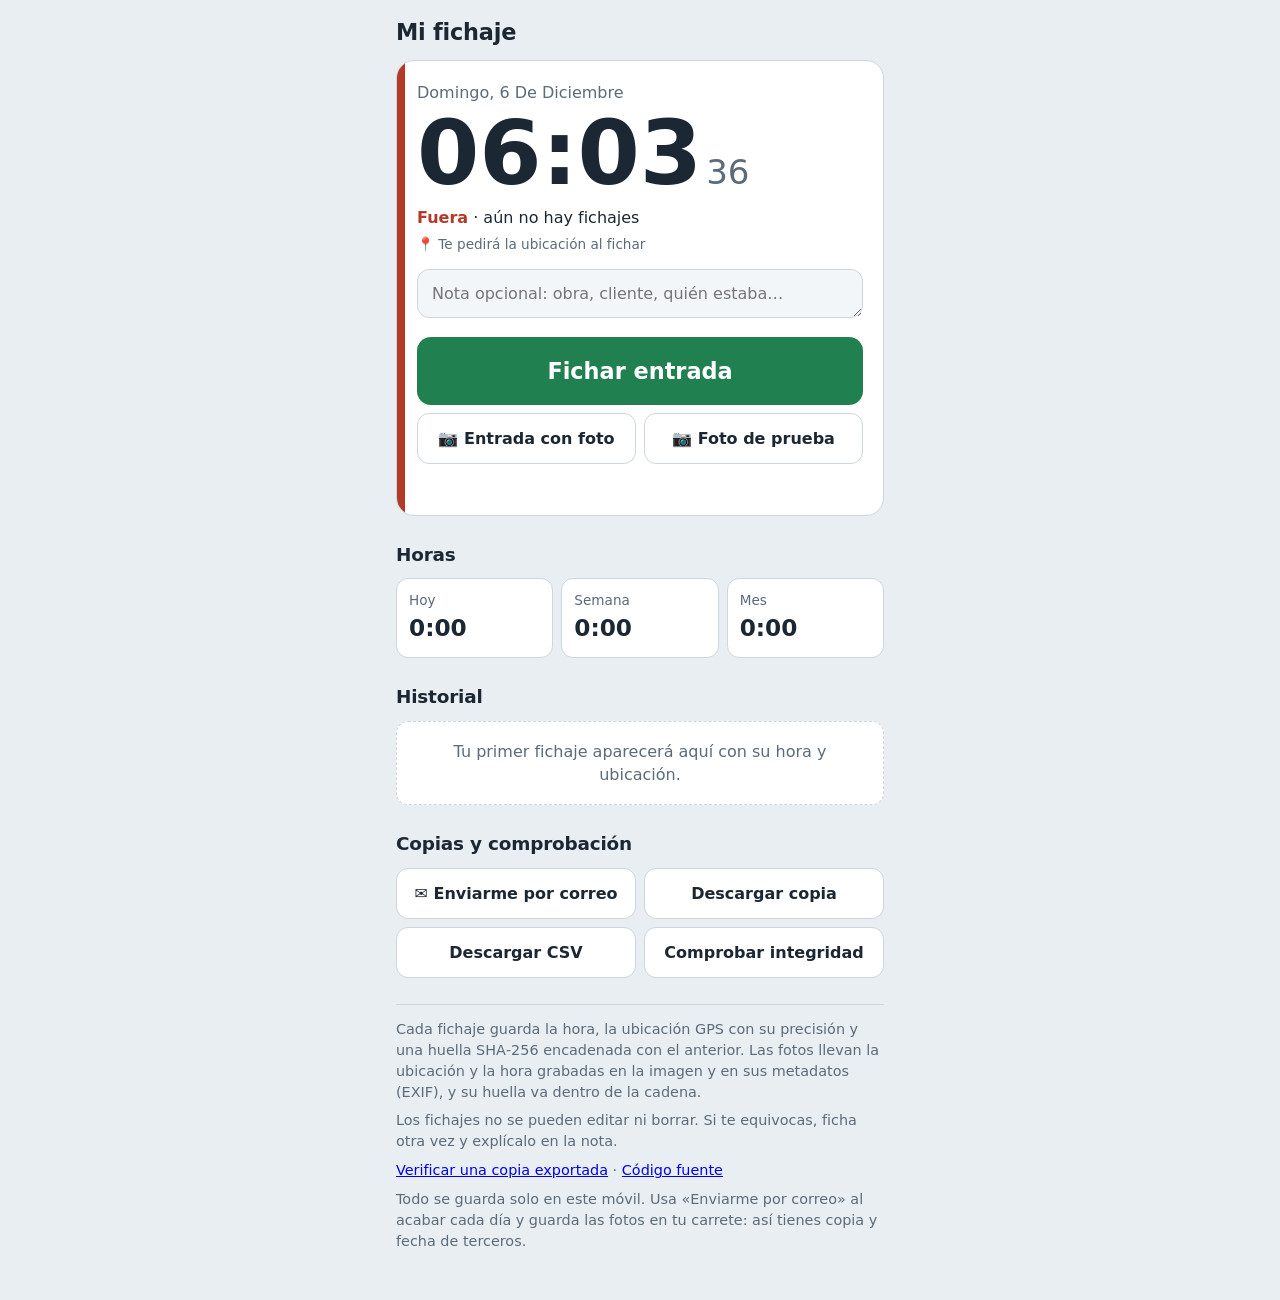
==== index.html @ 90c3a9f8 "Versión inicial de Mi fichaje: app, verificación independiente y documentación (ES/FR)" ====
<!DOCTYPE html>
<!--
  index.html — Pantalla principal de «Mi fichaje».
  Registro personal de horas de trabajo con GPS, fotos con metadatos y
  cadena de huellas SHA-256. Ver README.md para la descripción completa.
  La lógica está en app.js; el aspecto en styles.css.
-->
<html lang="es">
<head>
<meta charset="utf-8">
<meta name="viewport" content="width=device-width, initial-scale=1, viewport-fit=cover">
<meta name="apple-mobile-web-app-capable" content="yes">
<meta name="apple-mobile-web-app-title" content="Fichaje">
<meta name="theme-color" content="#2B4C7E">
<title>Mi fichaje</title>
<link rel="stylesheet" href="styles.css">
</head>
<body>
<main>
  <h1>Mi fichaje</h1>

  <section class="card" id="card" aria-live="polite">
    <div class="date" id="date"></div>
    <div class="time" id="time">--:--</div>
    <div class="status" id="status"></div>
    <div class="gps" id="gpsState"></div>
    <textarea id="note" class="note" rows="1" placeholder="Nota opcional: obra, cliente, quién estaba…" aria-label="Nota"></textarea>
    <button id="punch" class="punch">Fichar entrada</button>
    <div class="row">
      <button class="btn" id="punchPhoto">📷 Fichar con foto</button>
      <button class="btn" id="onlyPhoto">📷 Foto de prueba</button>
    </div>
    <input type="file" id="cam" accept="image/*" capture="environment">
    <div id="msg" class="msg"></div>
  </section>

  <h2>Horas</h2>
  <div class="totals">
    <div class="tot"><span>Hoy</span><strong id="tToday">0:00</strong></div>
    <div class="tot"><span>Semana</span><strong id="tWeek">0:00</strong></div>
    <div class="tot"><span>Mes</span><strong id="tMonth">0:00</strong></div>
  </div>

  <h2>Historial</h2>
  <div id="history"></div>

  <h2>Copias y comprobación</h2>
  <div class="tools">
    <button class="btn" id="mail">✉️ Enviarme por correo</button>
    <button class="btn" id="json">Descargar copia</button>
    <button class="btn" id="csv">Descargar CSV</button>
    <button class="btn" id="verify">Comprobar integridad</button>
  </div>
  <div id="chain" class="chain"></div>

  <div class="help">
    <p>Cada fichaje guarda la hora, la ubicación GPS con su precisión y una huella SHA‑256 encadenada con el anterior. Las fotos llevan la ubicación y la hora grabadas en la imagen y en sus metadatos (EXIF), y su huella va dentro de la cadena.</p>
    <p>Los fichajes no se pueden editar ni borrar. Si te equivocas, ficha otra vez y explícalo en la nota.</p>
    <p><a href="verificar.html">Verificar una copia exportada</a> · <a href="https://github.com/marccbalaguerr/fichaje">Código fuente</a></p>
    <p>Todo se guarda solo en este móvil. Usa «Enviarme por correo» al acabar cada día y guarda las fotos en tu carrete: así tienes copia y fecha de terceros.</p>
  </div>
</main>

<!-- Librería MIT para escribir metadatos EXIF (ver lib/piexif-LICENSE.txt) -->
<script src="lib/piexif.js"></script>
<!-- Lógica de la app -->
<script src="app.js"></script>
</body>
</html>
---- styles.css ----
/*
 * styles.css — Aspecto visual de la app «Mi fichaje».
 * Solo afecta a la presentación; no interviene en el registro de datos.
 * Los colores se adaptan automáticamente al modo claro u oscuro del móvil.
 */
:root{
  --bg:#E9EEF2; --card:#FFFFFF; --ink:#1B2733; --muted:#5B6B7A; --line:#CCD6DF;
  --blue:#2B4C7E; --in:#21804F; --out:#B23A26; --warn:#9A6A00; --soft:#F3F6F9;
  color-scheme:light; box-sizing:border-box;
  padding-top:env(safe-area-inset-top,0px); padding-bottom:env(safe-area-inset-bottom,0px);
}
@media (prefers-color-scheme:dark){:root{
  --bg:#0F161D; --card:#18222C; --ink:#E4EAF0; --muted:#93A3B3; --line:#2C3A47;
  --blue:#7FA6DE; --in:#4CC489; --out:#F07A63; --warn:#E3B341; --soft:#1F2B37; color-scheme:dark;}}
*,*::before,*::after{box-sizing:inherit}
body{margin:0;background:var(--bg);color:var(--ink);font-family:-apple-system,system-ui,"Segoe UI",Roboto,sans-serif;font-size:16px;line-height:1.45}
main{max-width:520px;margin:0 auto;padding:16px 16px 40px}
h1,h2{margin:0;font-weight:700;letter-spacing:-.01em}
h1{font-size:1.4rem} h2{font-size:1.15rem;margin:26px 0 10px}
.card{background:var(--card);border:1px solid var(--line);border-radius:18px;padding:20px;position:relative;overflow:hidden;margin-top:12px}
.card::before{content:"";position:absolute;left:0;top:0;bottom:0;width:8px;background:var(--state,var(--line))}
.date{color:var(--muted);text-transform:capitalize}
.time{font-weight:700;font-size:clamp(3.6rem,20vw,5.6rem);line-height:1;font-variant-numeric:tabular-nums;margin:4px 0 8px}
.time small{font-size:.38em;color:var(--muted);font-weight:500;margin-left:4px}
.status b{color:var(--state,var(--ink))}
.note{width:100%;margin-top:14px;padding:12px 14px;border-radius:12px;border:1px solid var(--line);background:var(--soft);color:var(--ink);font:inherit;min-height:46px;resize:vertical}
.punch{display:block;width:100%;margin-top:12px;padding:18px;border:0;border-radius:14px;font:inherit;font-size:1.4rem;font-weight:700;color:#fff;background:var(--in);cursor:pointer;touch-action:manipulation}
.punch.out{background:var(--out)}
.row{display:flex;gap:8px;margin-top:8px}
.btn{flex:1 1 0;padding:13px 10px;border-radius:12px;border:1px solid var(--line);background:var(--card);color:var(--ink);font:inherit;font-weight:600;cursor:pointer;text-align:center}
button:disabled{opacity:.55}
button:focus-visible,textarea:focus-visible,label:focus-within{outline:3px solid var(--blue);outline-offset:2px}
.msg{min-height:1.4em;margin-top:10px;font-size:.92rem;color:var(--muted)}
.msg.err{color:var(--out)} .msg.ok{color:var(--in)}
.gps{font-size:.85rem;color:var(--muted);margin-top:6px}
.totals{display:grid;grid-template-columns:repeat(3,1fr);gap:8px}
.tot{background:var(--card);border:1px solid var(--line);border-radius:12px;padding:12px}
.tot span{display:block;color:var(--muted);font-size:.85rem}
.tot strong{font-size:1.45rem;font-variant-numeric:tabular-nums}
.day{background:var(--card);border:1px solid var(--line);border-radius:12px;margin-bottom:10px;overflow:hidden}
.dayhead{display:flex;justify-content:space-between;padding:10px 14px;background:var(--soft);font-weight:600;text-transform:capitalize}
.dayhead em{font-style:normal;color:var(--blue);font-variant-numeric:tabular-nums}
.rec{display:grid;grid-template-columns:62px 1fr;gap:2px 10px;padding:10px 14px;border-top:1px solid var(--line)}
.rec .t{font-size:1.15rem;font-weight:700;font-variant-numeric:tabular-nums}
.k{font-weight:700} .k.in{color:var(--in)} .k.out{color:var(--out)} .k.foto{color:var(--blue)}
.meta{grid-column:2;font-size:.85rem;color:var(--muted);word-break:break-word}
.meta a{color:var(--blue)} .bad{color:var(--warn)}
.thumb{grid-column:2;display:flex;gap:8px;align-items:center;margin-top:6px}
.thumb img{width:72px;height:72px;object-fit:cover;border-radius:8px;border:1px solid var(--line)}
.thumb button{padding:8px 10px;border-radius:10px;border:1px solid var(--line);background:var(--soft);color:var(--ink);font:inherit;font-size:.85rem;font-weight:600}
.empty{color:var(--muted);background:var(--card);border:1px dashed var(--line);border-radius:12px;padding:18px;text-align:center}
.tools{display:grid;grid-template-columns:1fr 1fr;gap:8px}
.chain{margin-top:10px;font-size:.9rem;color:var(--muted)} .chain.ok{color:var(--in)} .chain.bad{color:var(--out)}
.help{font-size:.9rem;color:var(--muted);margin-top:26px;border-top:1px solid var(--line);padding-top:14px}
.help p{margin:0 0 8px}
input[type=file]{position:absolute;width:1px;height:1px;opacity:0;pointer-events:none}
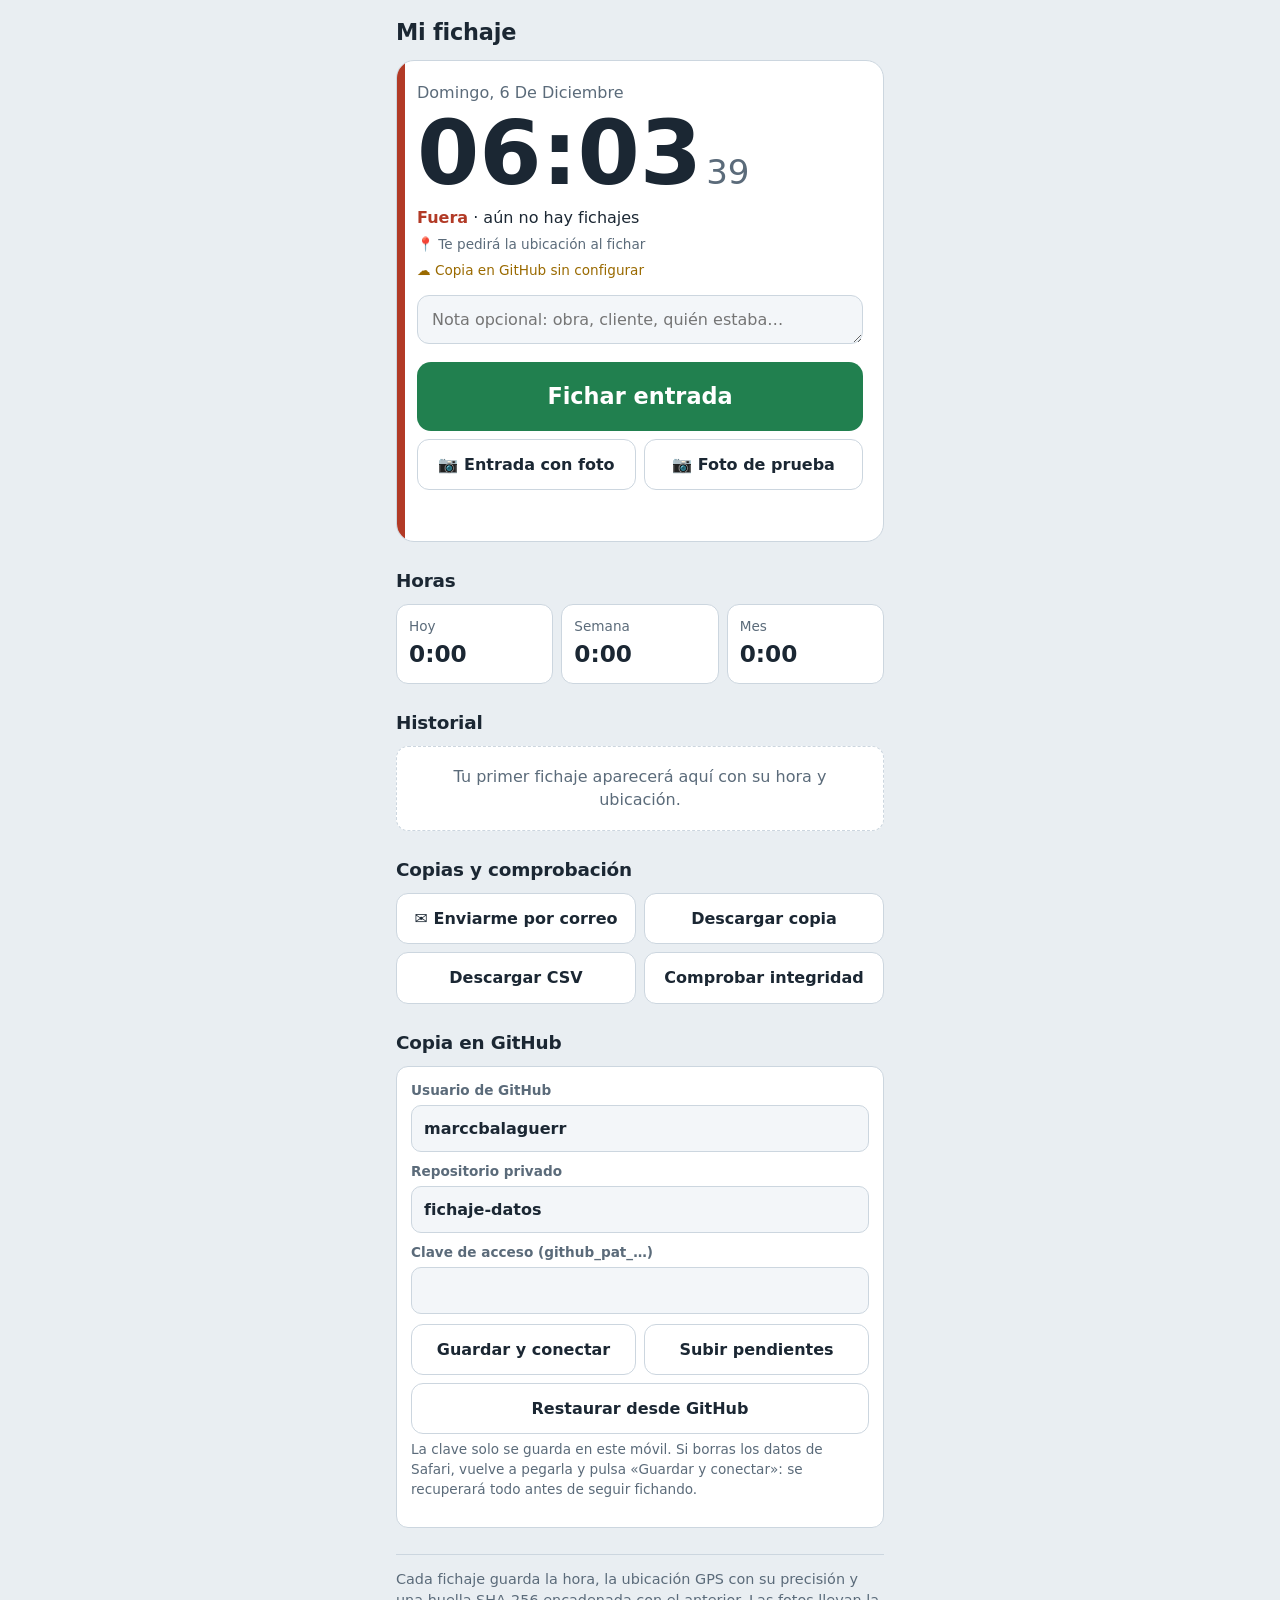
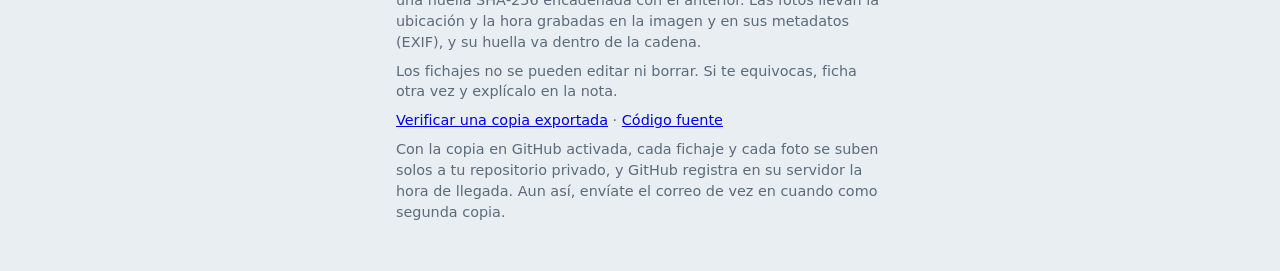
==== commit a6eb12ec: "Copia automática en repositorio privado de GitHub con sello de tiempo del servidor y restauración; d" ====
--- a/index.html
+++ b/index.html
@@ -24,6 +24,7 @@
     <div class="time" id="time">--:--</div>
     <div class="status" id="status"></div>
     <div class="gps" id="gpsState"></div>
+    <div class="gps" id="syncState"></div>
     <textarea id="note" class="note" rows="1" placeholder="Nota opcional: obra, cliente, quién estaba…" aria-label="Nota"></textarea>
     <button id="punch" class="punch">Fichar entrada</button>
     <div class="row">
@@ -53,11 +54,26 @@
   </div>
   <div id="chain" class="chain"></div>
 
+
+  <h2>Copia en GitHub</h2>
+  <!-- Configuración de la copia automática en un repositorio privado (ver app.js) -->
+  <div class="settings">
+    <label>Usuario de GitHub<input id="ghUser" autocomplete="off" autocapitalize="off" spellcheck="false"></label>
+    <label>Repositorio privado<input id="ghRepo" autocomplete="off" autocapitalize="off" spellcheck="false"></label>
+    <label>Clave de acceso (github_pat_…)<input id="ghToken" type="password" autocomplete="off" autocapitalize="off" spellcheck="false"></label>
+    <div class="tools">
+      <button class="btn" id="ghSave">Guardar y conectar</button>
+      <button class="btn" id="ghSync">Subir pendientes</button>
+      <button class="btn" id="ghRestore" style="grid-column:1/-1">Restaurar desde GitHub</button>
+    </div>
+    <p class="gps">La clave solo se guarda en este móvil. Si borras los datos de Safari, vuelve a pegarla y pulsa «Guardar y conectar»: se recuperará todo antes de seguir fichando.</p>
+  </div>
+
   <div class="help">
     <p>Cada fichaje guarda la hora, la ubicación GPS con su precisión y una huella SHA‑256 encadenada con el anterior. Las fotos llevan la ubicación y la hora grabadas en la imagen y en sus metadatos (EXIF), y su huella va dentro de la cadena.</p>
     <p>Los fichajes no se pueden editar ni borrar. Si te equivocas, ficha otra vez y explícalo en la nota.</p>
     <p><a href="verificar.html">Verificar una copia exportada</a> · <a href="https://github.com/marccbalaguerr/fichaje">Código fuente</a></p>
-    <p>Todo se guarda solo en este móvil. Usa «Enviarme por correo» al acabar cada día y guarda las fotos en tu carrete: así tienes copia y fecha de terceros.</p>
+    <p>Con la copia en GitHub activada, cada fichaje y cada foto se suben solos a tu repositorio privado, y GitHub registra en su servidor la hora de llegada. Aun así, envíate el correo de vez en cuando como segunda copia.</p>
   </div>
 </main>
 
--- a/styles.css
+++ b/styles.css
@@ -54,3 +54,10 @@
 .help{font-size:.9rem;color:var(--muted);margin-top:26px;border-top:1px solid var(--line);padding-top:14px}
 .help p{margin:0 0 8px}
 input[type=file]{position:absolute;width:1px;height:1px;opacity:0;pointer-events:none}
+
+/* Ajustes de la copia en GitHub */
+.settings{background:var(--card);border:1px solid var(--line);border-radius:12px;padding:14px}
+.settings label{display:block;font-size:.85rem;color:var(--muted);font-weight:600;margin-bottom:10px}
+.settings input{display:block;width:100%;margin-top:4px;padding:11px 12px;border-radius:10px;border:1px solid var(--line);background:var(--soft);color:var(--ink);font:inherit;font-size:16px}
+.settings .tools{margin-top:4px}
+.gps.bad{color:var(--warn)} .gps.okc{color:var(--in)}
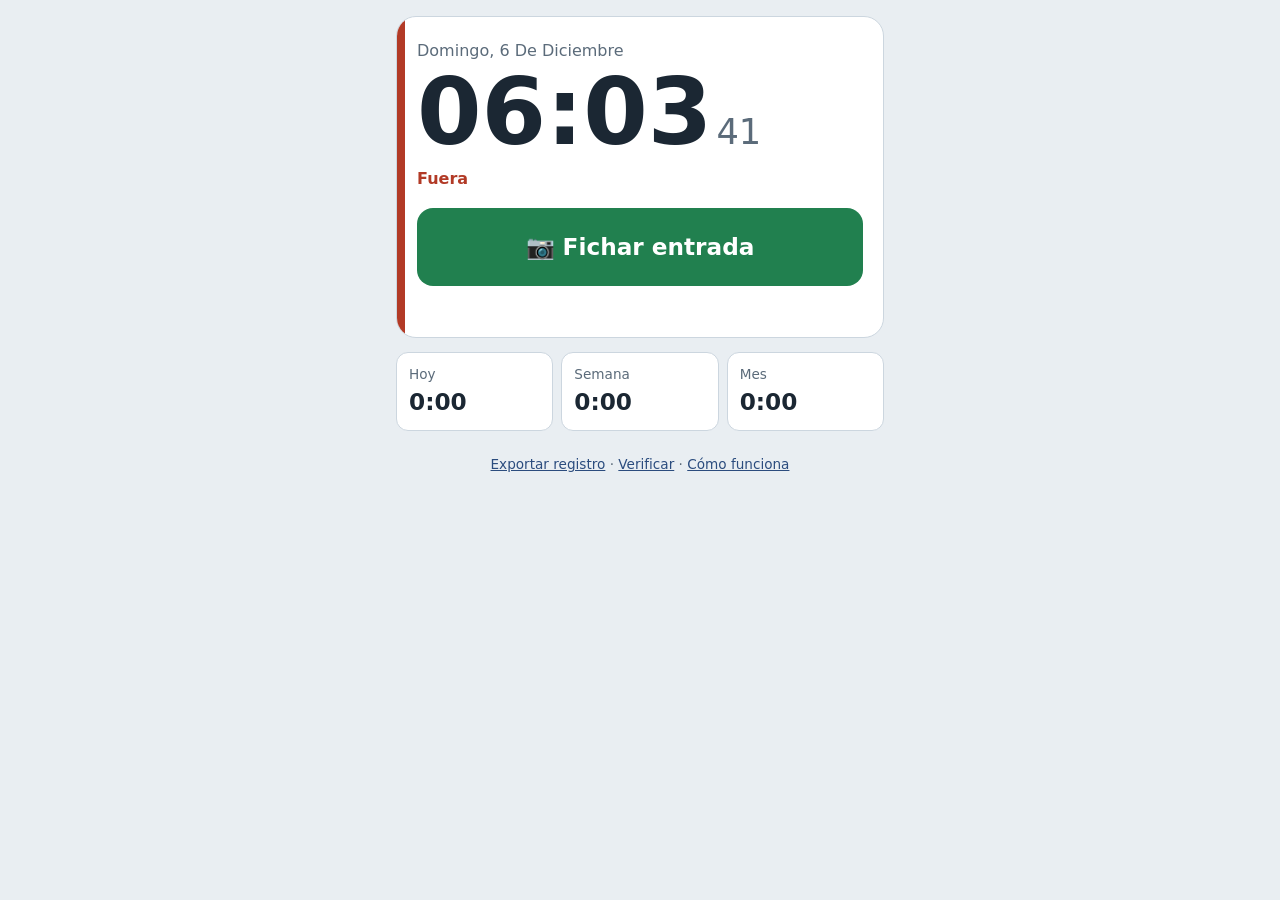
==== commit f66ecb00: "Versión simplificada: un solo botón, fichaje con foto (GPS y hora en la imagen y en EXIF) y guardado" ====
--- a/index.html
+++ b/index.html
@@ -1,9 +1,9 @@
 <!DOCTYPE html>
 <!--
-  index.html — Pantalla principal de «Mi fichaje».
-  Registro personal de horas de trabajo con GPS, fotos con metadatos y
-  cadena de huellas SHA-256. Ver README.md para la descripción completa.
-  La lógica está en app.js; el aspecto en styles.css.
+  index.html — Pantalla de «Mi fichaje».
+  Fichaje con foto: cada entrada y salida es una foto hecha en el momento,
+  con fecha, hora y ubicación GPS grabadas en la imagen y en sus metadatos.
+  Lógica en app.js · Aspecto en styles.css · Metodología en README.md
 -->
 <html lang="es">
 <head>
@@ -17,69 +17,40 @@
 </head>
 <body>
 <main>
-  <h1>Mi fichaje</h1>
-
   <section class="card" id="card" aria-live="polite">
     <div class="date" id="date"></div>
     <div class="time" id="time">--:--</div>
     <div class="status" id="status"></div>
-    <div class="gps" id="gpsState"></div>
-    <div class="gps" id="syncState"></div>
-    <textarea id="note" class="note" rows="1" placeholder="Nota opcional: obra, cliente, quién estaba…" aria-label="Nota"></textarea>
-    <button id="punch" class="punch">Fichar entrada</button>
-    <div class="row">
-      <button class="btn" id="punchPhoto">📷 Fichar con foto</button>
-      <button class="btn" id="onlyPhoto">📷 Foto de prueba</button>
-    </div>
-    <input type="file" id="cam" accept="image/*" capture="environment">
+    <button id="punch" class="punch">📷 Fichar entrada</button>
     <div id="msg" class="msg"></div>
   </section>
+  <input type="file" id="cam" accept="image/*" capture="environment">
 
-  <h2>Horas</h2>
   <div class="totals">
     <div class="tot"><span>Hoy</span><strong id="tToday">0:00</strong></div>
     <div class="tot"><span>Semana</span><strong id="tWeek">0:00</strong></div>
     <div class="tot"><span>Mes</span><strong id="tMonth">0:00</strong></div>
   </div>
 
-  <h2>Historial</h2>
   <div id="history"></div>
 
-  <h2>Copias y comprobación</h2>
-  <div class="tools">
-    <button class="btn" id="mail">✉️ Enviarme por correo</button>
-    <button class="btn" id="json">Descargar copia</button>
-    <button class="btn" id="csv">Descargar CSV</button>
-    <button class="btn" id="verify">Comprobar integridad</button>
+  <footer class="foot">
+    <a href="#" id="export">Exportar registro</a> · <a href="verificar.html">Verificar</a> · <a href="https://github.com/marccbalaguerr/fichaje#readme">Cómo funciona</a>
+  </footer>
+</main>
+
+<!-- Resultado tras hacer la foto -->
+<div id="sheet" class="sheet" hidden>
+  <div class="sheet-in">
+    <img id="preview" alt="Foto del fichaje">
+    <div id="sheetText" class="sheet-text"></div>
+    <button id="saveBtn" class="punch">Guardar en Fotos</button>
+    <button id="closeBtn" class="link">Hecho</button>
   </div>
-  <div id="chain" class="chain"></div>
-
-
-  <h2>Copia en GitHub</h2>
-  <!-- Configuración de la copia automática en un repositorio privado (ver app.js) -->
-  <div class="settings">
-    <label>Usuario de GitHub<input id="ghUser" autocomplete="off" autocapitalize="off" spellcheck="false"></label>
-    <label>Repositorio privado<input id="ghRepo" autocomplete="off" autocapitalize="off" spellcheck="false"></label>
-    <label>Clave de acceso (github_pat_…)<input id="ghToken" type="password" autocomplete="off" autocapitalize="off" spellcheck="false"></label>
-    <div class="tools">
-      <button class="btn" id="ghSave">Guardar y conectar</button>
-      <button class="btn" id="ghSync">Subir pendientes</button>
-      <button class="btn" id="ghRestore" style="grid-column:1/-1">Restaurar desde GitHub</button>
-    </div>
-    <p class="gps">La clave solo se guarda en este móvil. Si borras los datos de Safari, vuelve a pegarla y pulsa «Guardar y conectar»: se recuperará todo antes de seguir fichando.</p>
-  </div>
-
-  <div class="help">
-    <p>Cada fichaje guarda la hora, la ubicación GPS con su precisión y una huella SHA‑256 encadenada con el anterior. Las fotos llevan la ubicación y la hora grabadas en la imagen y en sus metadatos (EXIF), y su huella va dentro de la cadena.</p>
-    <p>Los fichajes no se pueden editar ni borrar. Si te equivocas, ficha otra vez y explícalo en la nota.</p>
-    <p><a href="verificar.html">Verificar una copia exportada</a> · <a href="https://github.com/marccbalaguerr/fichaje">Código fuente</a></p>
-    <p>Con la copia en GitHub activada, cada fichaje y cada foto se suben solos a tu repositorio privado, y GitHub registra en su servidor la hora de llegada. Aun así, envíate el correo de vez en cuando como segunda copia.</p>
-  </div>
-</main>
+</div>
 
 <!-- Librería MIT para escribir metadatos EXIF (ver lib/piexif-LICENSE.txt) -->
 <script src="lib/piexif.js"></script>
-<!-- Lógica de la app -->
 <script src="app.js"></script>
 </body>
 </html>
--- a/styles.css
+++ b/styles.css
@@ -1,7 +1,7 @@
 /*
- * styles.css — Aspecto visual de la app «Mi fichaje».
+ * styles.css — Aspecto visual de «Mi fichaje».
  * Solo afecta a la presentación; no interviene en el registro de datos.
- * Los colores se adaptan automáticamente al modo claro u oscuro del móvil.
+ * Los colores se adaptan al modo claro u oscuro del móvil.
  */
 :root{
   --bg:#E9EEF2; --card:#FFFFFF; --ink:#1B2733; --muted:#5B6B7A; --line:#CCD6DF;
@@ -15,49 +15,41 @@
 *,*::before,*::after{box-sizing:inherit}
 body{margin:0;background:var(--bg);color:var(--ink);font-family:-apple-system,system-ui,"Segoe UI",Roboto,sans-serif;font-size:16px;line-height:1.45}
 main{max-width:520px;margin:0 auto;padding:16px 16px 40px}
-h1,h2{margin:0;font-weight:700;letter-spacing:-.01em}
-h1{font-size:1.4rem} h2{font-size:1.15rem;margin:26px 0 10px}
-.card{background:var(--card);border:1px solid var(--line);border-radius:18px;padding:20px;position:relative;overflow:hidden;margin-top:12px}
+a{color:var(--blue)}
+.card{background:var(--card);border:1px solid var(--line);border-radius:20px;padding:22px 20px;position:relative;overflow:hidden}
 .card::before{content:"";position:absolute;left:0;top:0;bottom:0;width:8px;background:var(--state,var(--line))}
 .date{color:var(--muted);text-transform:capitalize}
-.time{font-weight:700;font-size:clamp(3.6rem,20vw,5.6rem);line-height:1;font-variant-numeric:tabular-nums;margin:4px 0 8px}
+.time{font-weight:700;font-size:clamp(3.8rem,21vw,5.8rem);line-height:1;font-variant-numeric:tabular-nums;margin:4px 0 8px}
 .time small{font-size:.38em;color:var(--muted);font-weight:500;margin-left:4px}
 .status b{color:var(--state,var(--ink))}
-.note{width:100%;margin-top:14px;padding:12px 14px;border-radius:12px;border:1px solid var(--line);background:var(--soft);color:var(--ink);font:inherit;min-height:46px;resize:vertical}
-.punch{display:block;width:100%;margin-top:12px;padding:18px;border:0;border-radius:14px;font:inherit;font-size:1.4rem;font-weight:700;color:#fff;background:var(--in);cursor:pointer;touch-action:manipulation}
+.punch{display:block;width:100%;margin-top:18px;padding:22px;border:0;border-radius:16px;font:inherit;font-size:1.45rem;font-weight:700;color:#fff;background:var(--in);cursor:pointer;touch-action:manipulation}
 .punch.out{background:var(--out)}
-.row{display:flex;gap:8px;margin-top:8px}
-.btn{flex:1 1 0;padding:13px 10px;border-radius:12px;border:1px solid var(--line);background:var(--card);color:var(--ink);font:inherit;font-weight:600;cursor:pointer;text-align:center}
-button:disabled{opacity:.55}
-button:focus-visible,textarea:focus-visible,label:focus-within{outline:3px solid var(--blue);outline-offset:2px}
-.msg{min-height:1.4em;margin-top:10px;font-size:.92rem;color:var(--muted)}
-.msg.err{color:var(--out)} .msg.ok{color:var(--in)}
-.gps{font-size:.85rem;color:var(--muted);margin-top:6px}
-.totals{display:grid;grid-template-columns:repeat(3,1fr);gap:8px}
+.punch:disabled{opacity:.6}
+button:focus-visible,a:focus-visible{outline:3px solid var(--blue);outline-offset:2px}
+.msg{min-height:1.3em;margin-top:10px;font-size:.92rem;color:var(--muted)}
+.msg.err{color:var(--out)}
+.totals{display:grid;grid-template-columns:repeat(3,1fr);gap:8px;margin:14px 0}
 .tot{background:var(--card);border:1px solid var(--line);border-radius:12px;padding:12px}
 .tot span{display:block;color:var(--muted);font-size:.85rem}
 .tot strong{font-size:1.45rem;font-variant-numeric:tabular-nums}
 .day{background:var(--card);border:1px solid var(--line);border-radius:12px;margin-bottom:10px;overflow:hidden}
 .dayhead{display:flex;justify-content:space-between;padding:10px 14px;background:var(--soft);font-weight:600;text-transform:capitalize}
 .dayhead em{font-style:normal;color:var(--blue);font-variant-numeric:tabular-nums}
-.rec{display:grid;grid-template-columns:62px 1fr;gap:2px 10px;padding:10px 14px;border-top:1px solid var(--line)}
-.rec .t{font-size:1.15rem;font-weight:700;font-variant-numeric:tabular-nums}
-.k{font-weight:700} .k.in{color:var(--in)} .k.out{color:var(--out)} .k.foto{color:var(--blue)}
-.meta{grid-column:2;font-size:.85rem;color:var(--muted);word-break:break-word}
-.meta a{color:var(--blue)} .bad{color:var(--warn)}
-.thumb{grid-column:2;display:flex;gap:8px;align-items:center;margin-top:6px}
-.thumb img{width:72px;height:72px;object-fit:cover;border-radius:8px;border:1px solid var(--line)}
-.thumb button{padding:8px 10px;border-radius:10px;border:1px solid var(--line);background:var(--soft);color:var(--ink);font:inherit;font-size:.85rem;font-weight:600}
-.empty{color:var(--muted);background:var(--card);border:1px dashed var(--line);border-radius:12px;padding:18px;text-align:center}
-.tools{display:grid;grid-template-columns:1fr 1fr;gap:8px}
-.chain{margin-top:10px;font-size:.9rem;color:var(--muted)} .chain.ok{color:var(--in)} .chain.bad{color:var(--out)}
-.help{font-size:.9rem;color:var(--muted);margin-top:26px;border-top:1px solid var(--line);padding-top:14px}
-.help p{margin:0 0 8px}
+.rec{display:flex;gap:12px;align-items:center;padding:10px 14px;border-top:1px solid var(--line)}
+.rec img{width:56px;height:56px;object-fit:cover;border-radius:8px;border:1px solid var(--line);flex:none;background:var(--soft)}
+.rec .t{font-size:1.1rem;font-weight:700;font-variant-numeric:tabular-nums}
+.k{font-weight:700} .k.in{color:var(--in)} .k.out{color:var(--out)}
+.meta{font-size:.83rem;color:var(--muted)} .bad{color:var(--warn)}
+.foot{margin-top:24px;text-align:center;font-size:.85rem;color:var(--muted)}
+.sheet{position:fixed;inset:0;background:rgba(0,0,0,.6);display:flex;align-items:flex-end;justify-content:center;z-index:20;padding:12px 12px calc(12px + env(safe-area-inset-bottom,0px))}
+.sheet[hidden]{display:none}
+.sheet-in{background:var(--card);border-radius:20px;padding:16px;width:100%;max-width:520px;max-height:100%;overflow:auto}
+.sheet-in img{display:block;width:100%;max-height:52vh;object-fit:contain;border-radius:12px;background:#000}
+.sheet-text{margin-top:12px;font-size:.95rem}
+.sheet .punch{margin-top:14px;background:var(--blue)}
+.link{display:block;width:100%;margin-top:6px;padding:14px;border:0;background:none;color:var(--muted);font:inherit;font-weight:600}
 input[type=file]{position:absolute;width:1px;height:1px;opacity:0;pointer-events:none}
-
-/* Ajustes de la copia en GitHub */
-.settings{background:var(--card);border:1px solid var(--line);border-radius:12px;padding:14px}
-.settings label{display:block;font-size:.85rem;color:var(--muted);font-weight:600;margin-bottom:10px}
-.settings input{display:block;width:100%;margin-top:4px;padding:11px 12px;border-radius:10px;border:1px solid var(--line);background:var(--soft);color:var(--ink);font:inherit;font-size:16px}
-.settings .tools{margin-top:4px}
-.gps.bad{color:var(--warn)} .gps.okc{color:var(--in)}
+/* Usado por verificar.html */
+h1,h2{margin:0;font-weight:700} h1{font-size:1.4rem} h2{font-size:1.1rem;margin:22px 0 8px}
+.chain{margin-top:14px;font-size:.92rem;color:var(--muted)} .chain.ok{color:var(--in)} .chain.bad{color:var(--out)}
+.help{font-size:.9rem;color:var(--muted);margin-top:24px;border-top:1px solid var(--line);padding-top:14px} .help p{margin:0 0 8px}
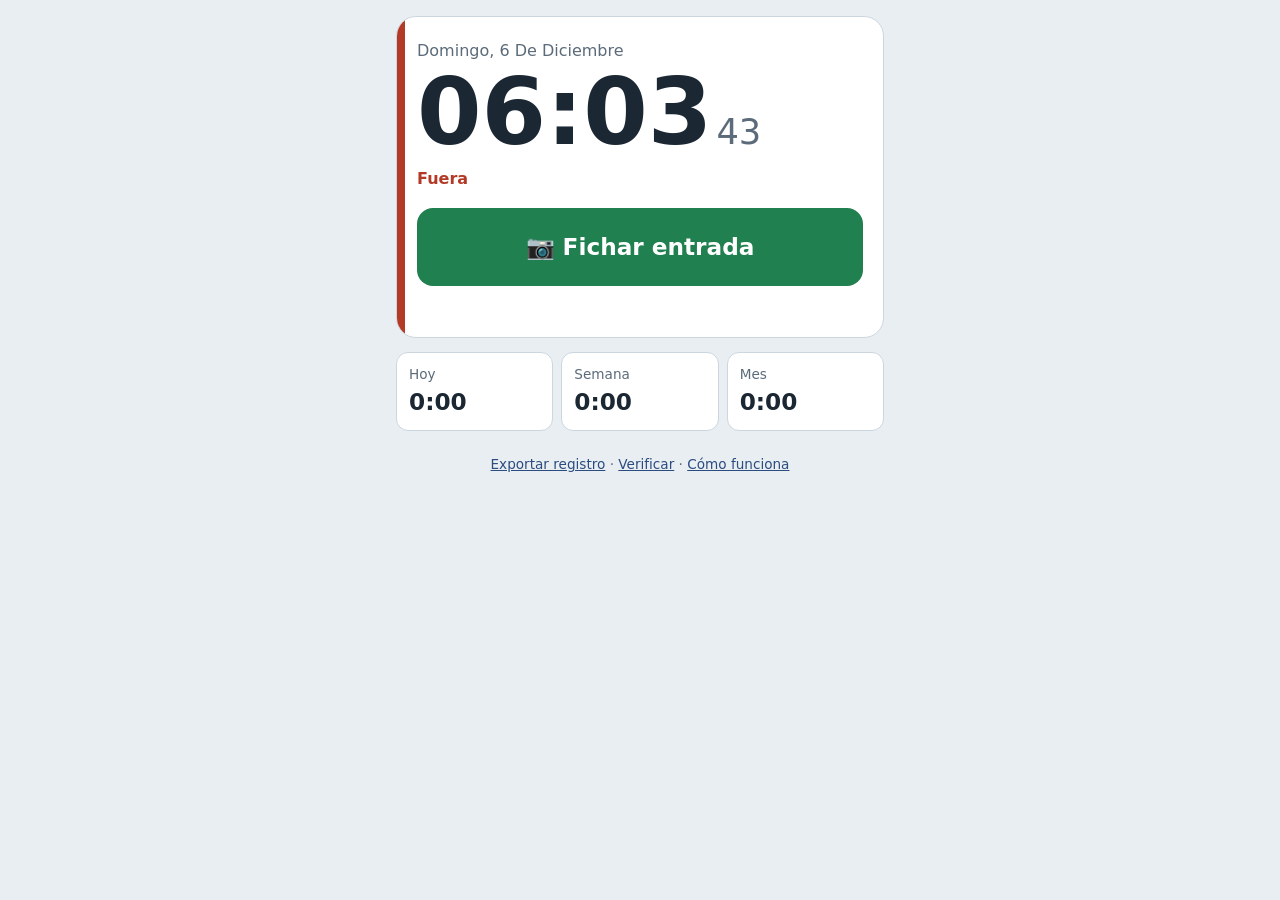
==== commit 2067bdc2: "Evitar que el navegador use archivos antiguos en caché" ====
--- a/index.html
+++ b/index.html
@@ -13,7 +13,7 @@
 <meta name="apple-mobile-web-app-title" content="Fichaje">
 <meta name="theme-color" content="#2B4C7E">
 <title>Mi fichaje</title>
-<link rel="stylesheet" href="styles.css">
+<link rel="stylesheet" href="styles.css?v=3">
 </head>
 <body>
 <main>
@@ -50,7 +50,7 @@
 </div>
 
 <!-- Librería MIT para escribir metadatos EXIF (ver lib/piexif-LICENSE.txt) -->
-<script src="lib/piexif.js"></script>
-<script src="app.js"></script>
+<script src="lib/piexif.js?v=3"></script>
+<script src="app.js?v=3"></script>
 </body>
 </html>
